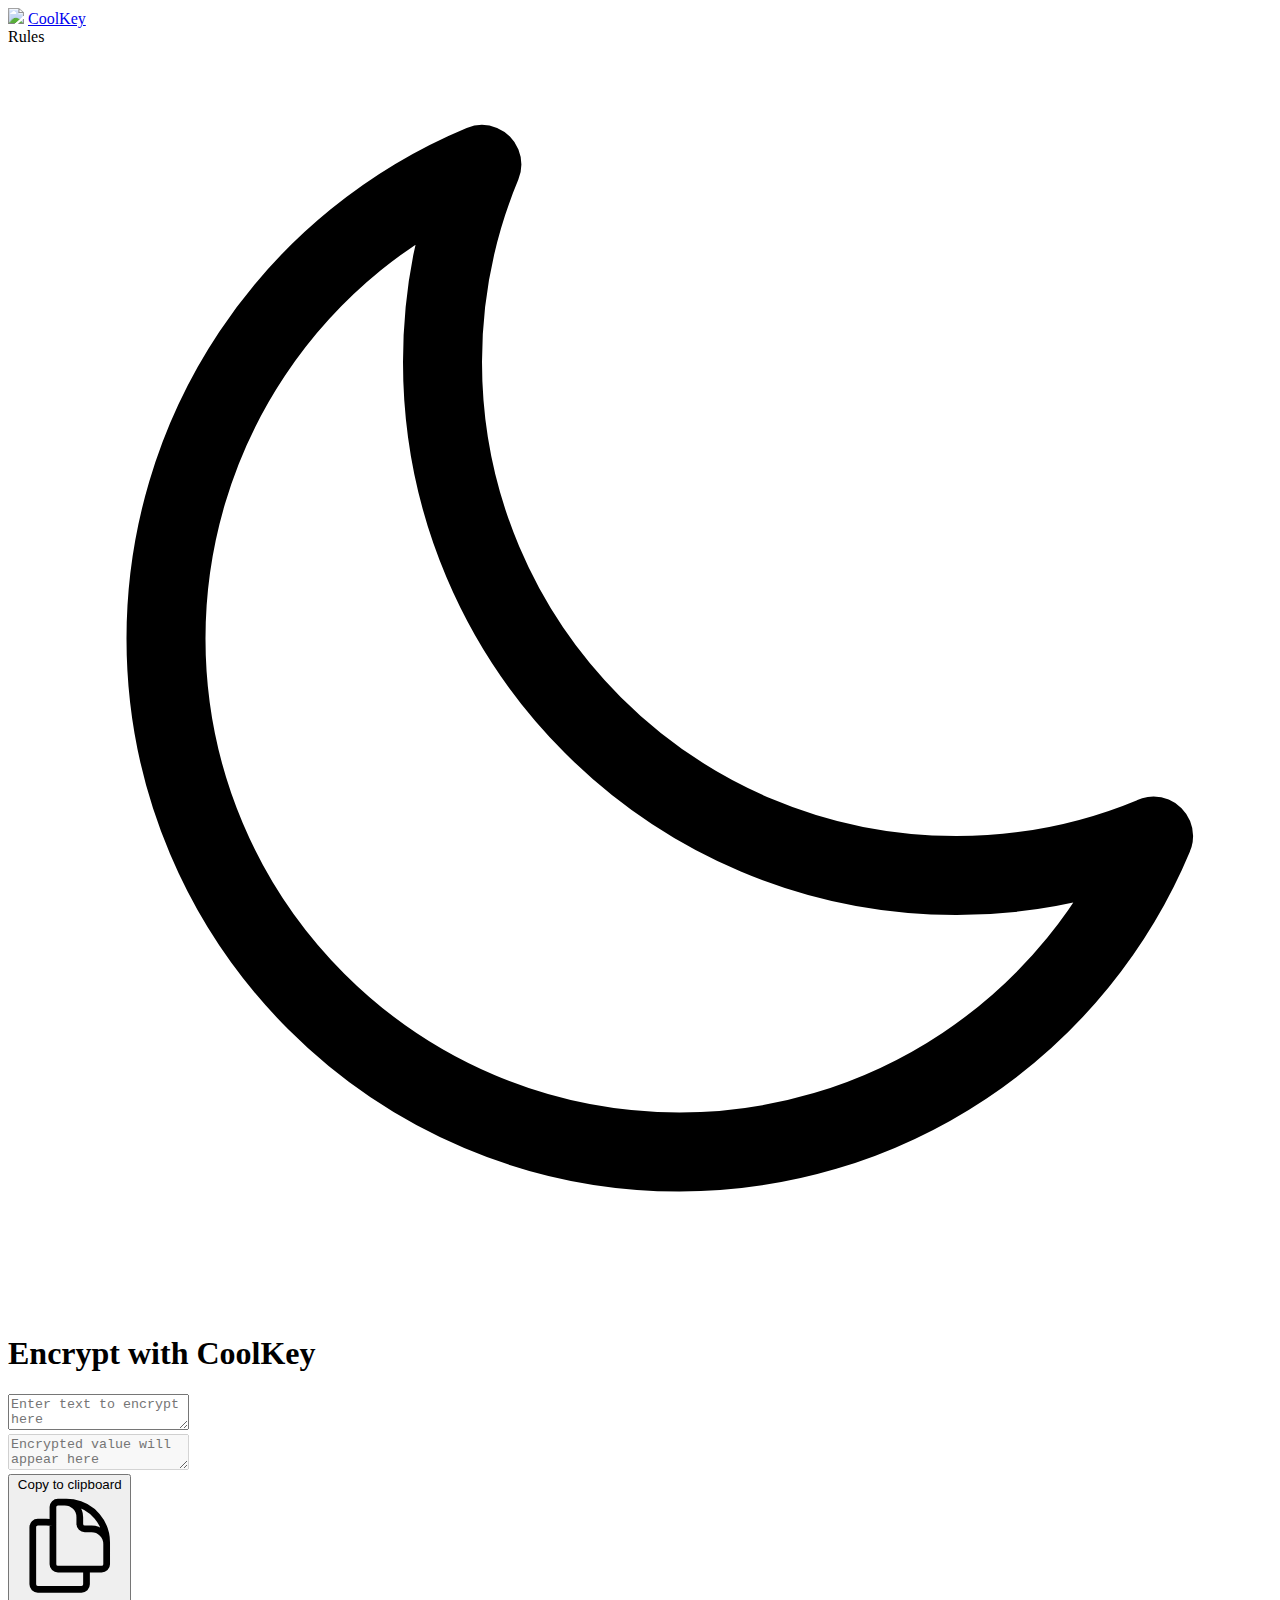
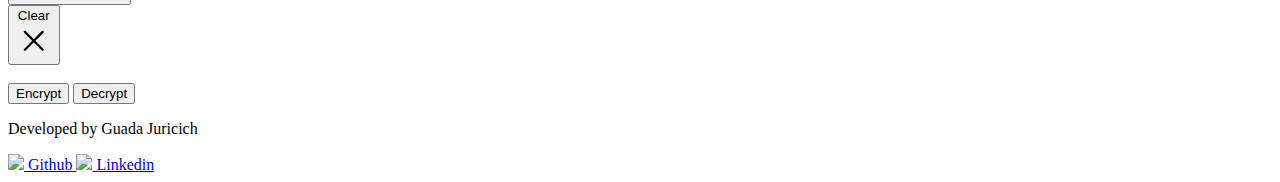
==== coolkey.html @ 5c64ff79 "Página de encriptador" ====
<!DOCTYPE html>
<html lang="en">

<head>
    <meta charset="UTF-8">
    <meta name="viewport" content="width=device-width, initial-scale=1.0">
    <title> CoolKey </title>
    <link rel="icon" type="image/jpg" href="./assets/logo.jpg">
    <link rel="stylesheet" href="./styles/normalize.css" />
    <link rel="stylesheet" href="./styles/base.css" />
    <link rel="stylesheet" href="./styles/coolkey.css" />
    <link rel="stylesheet" href="./styles/darkmode.css" />
    <link rel="stylesheet" href="./styles/modal.css" />
    <link rel="stylesheet" href="./styles/responsive.css" />
</head>

<body>
    <header class="header">
        <nav class="header__menu">
            <div class="header__menu__left">
                <img src="assets/logo.jpg" class="header__menu__img">
                <a class="header__menu__link" href="index.html">
                    CoolKey
                </a>
            </div>
            <div class="header__menu__right">
                <a class="header__menu__link" onclick="rulesDialog();">Rules</a>
                <svg xmlns="http://www.w3.org/2000/svg" fill="none" viewBox="0 0 24 24" stroke-width="1.5"
                    stroke="currentColor" class="header__menu__icon" id="light-mode" onclick="encryptorMode()"  style="display: none;">
                    <path stroke-linecap="round" stroke-linejoin="round"
                        d="M12 3v2.25m6.364.386-1.591 1.591M21 12h-2.25m-.386 6.364-1.591-1.591M12 18.75V21m-4.773-4.227-1.591 1.591M5.25 12H3m4.227-4.773L5.636 5.636M15.75 12a3.75 3.75 0 1 1-7.5 0 3.75 3.75 0 0 1 7.5 0Z" />
                </svg>
                <svg xmlns="http://www.w3.org/2000/svg" fill="none" viewBox="0 0 24 24" stroke-width="1.5"
                    stroke="currentColor" class="header__menu__icon" id="dark-mode" onclick="encryptorMode()">
                    <path stroke-linecap="round" stroke-linejoin="round"
                        d="M21.752 15.002A9.72 9.72 0 0 1 18 15.75c-5.385 0-9.75-4.365-9.75-9.75 0-1.33.266-2.597.748-3.752A9.753 9.753 0 0 0 3 11.25C3 16.635 7.365 21 12.75 21a9.753 9.753 0 0 0 9.002-5.998Z" />
                </svg>

            </div>
        </nav>
    </header>

    <dialog id="dialog" class="dialog">
        <h2 id="dialog-title"></h2>
        <ul id="dialog-text-list">
        </ul>
        <button onclick="document.getElementById('dialog').close();" aria-label="close" class="x">❌</button>
    </dialog>

    <main class="encryptor">
        <section class="encryptor__content">
            <h1>Encrypt with CoolKey</h1>
            <div class="encryptor__content__textareas">
                <div class="encryptor__content__textareas__container">
                    <textarea id="text1" class="textarea" maxlength="1000"
                        placeholder="Enter text to encrypt here"></textarea>
                </div>
                <div class="encryptor__content__textareas__container">
                    <textarea id="text2" class="textarea" placeholder="Encrypted value will appear here"
                        disabled></textarea>
                    <div class="textarea__buttons">
                        <div class="tooltip">
                            <button class="textarea__buttons__container" onclick="copyText()" onmouseout="outCopyText()">
                                <span class="tooltiptext" id="tooltip">Copy to clipboard</span>
                                <svg xmlns="http://www.w3.org/2000/svg" fill="none" viewBox="0 0 24 24"
                                    stroke-width="1.5" stroke="currentColor" class="textarea__buttons__container__icon">
                                    <path stroke-linecap="round" stroke-linejoin="round"
                                        d="M15.75 17.25v3.375c0 .621-.504 1.125-1.125 1.125h-9.75a1.125 1.125 0 0 1-1.125-1.125V7.875c0-.621.504-1.125 1.125-1.125H6.75a9.06 9.06 0 0 1 1.5.124m7.5 10.376h3.375c.621 0 1.125-.504 1.125-1.125V11.25c0-4.46-3.243-8.161-7.5-8.876a9.06 9.06 0 0 0-1.5-.124H9.375c-.621 0-1.125.504-1.125 1.125v3.5m7.5 10.375H9.375a1.125 1.125 0 0 1-1.125-1.125v-9.25m12 6.625v-1.875a3.375 3.375 0 0 0-3.375-3.375h-1.5a1.125 1.125 0 0 1-1.125-1.125v-1.5a3.375 3.375 0 0 0-3.375-3.375H9.75" />
                                </svg>
                            </button>
                        </div>
                        <div class="tooltip">
                            <button class="textarea__buttons__container" onclick="clearTextTarea()">
                                <span class="tooltiptext">Clear</span>
                                <svg xmlns="http://www.w3.org/2000/svg" fill="none" viewBox="0 0 24 24"
                                    stroke-width="1.5" stroke="currentColor" class="textarea__buttons__container__icon">
                                    <path stroke-linecap="round" stroke-linejoin="round" d="M6 18 18 6M6 6l12 12" />
                                </svg>

                            </button>
                        </div>
                    </div>
                </div>

            </div>
            <br>
            <div class="encryptor__content__buttons">
                <button id="button1" class="button" onclick="encrypt();">Encrypt</button>
                <button id="button2" class="button" onclick="decrypt();">Decrypt</button>
            </div>
        </section>
    </main>

    <footer class="footer">
        <p>Developed by Guada Juricich</p>
        <div class="footer__links">
            <a class="footer__link" href="https://github.com/Gjuricich">
                <img src="./assets/github.png" class="footer__link__icon">
                Github
            </a>
            <a class="footer__link" href="https://www.linkedin.com/in/guadajuricich/">
                <img src="./assets/linkedin.png" class="footer__link__icon">
                Linkedin
            </a>
        </div>
    </footer>
    <script src="app.js"></script>

</body>

</html>
---- styles/base.css ----
@import url('https://fonts.googleapis.com/css2?family=Mulish:ital,wght@0,200..1000;1,200..1000&display=swap');

:root {
    --primary-color: #39393a;
    --secondary-color: #ff8552;
    --tertiary-color: #04dcd1;
    --quaternary-color: #e6e6e6;
    --quinary-color: #fafbf8;
    --senary-color: #000000;
    --gradient-colors: linear-gradient(43deg, #eeb32a 10%, #ff8552 48%, #00d4ff 100%);

    --primary-dark-color: #585858;
    --secondary-dark-color: #bbbbbb;

    --font-Mulish: 'Mulish', 'sans-serif';
}
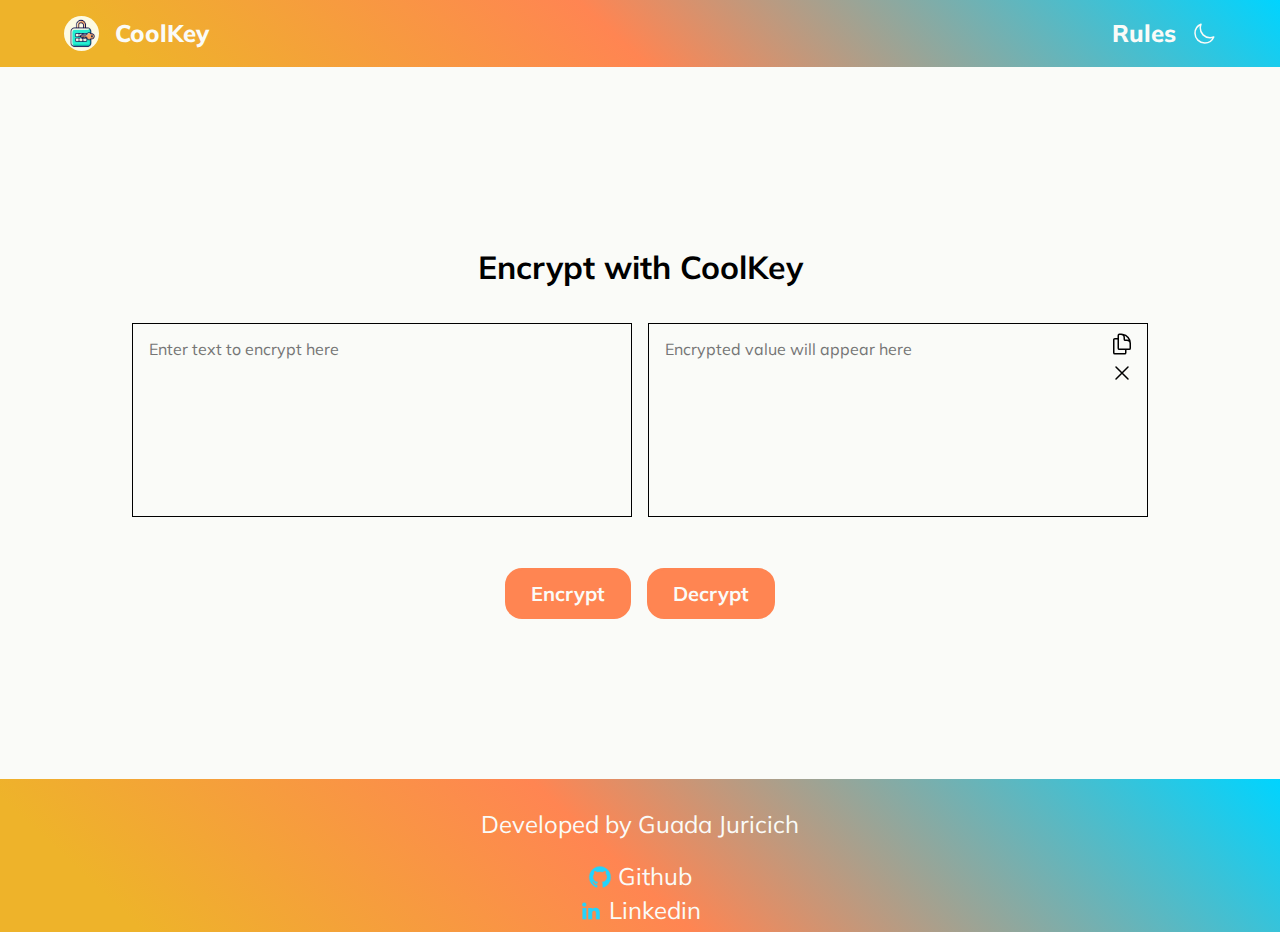
==== commit cc553e80: "Se agregan comentarios" ====
--- a/coolkey.html
+++ b/coolkey.html
@@ -70,7 +70,7 @@
                             </button>
                         </div>
                         <div class="tooltip">
-                            <button class="textarea__buttons__container" onclick="clearTextTarea()">
+                            <button class="textarea__buttons__container" onclick="clearTextArea()">
                                 <span class="tooltiptext">Clear</span>
                                 <svg xmlns="http://www.w3.org/2000/svg" fill="none" viewBox="0 0 24 24"
                                     stroke-width="1.5" stroke="currentColor" class="textarea__buttons__container__icon">
--- a/styles/coolkey.css
+++ b/styles/coolkey.css
@@ -0,0 +1,182 @@
+body {
+    box-sizing: border-box;
+    display: flex;
+    flex-direction: column;
+    font-family: var(--font-Mulish);
+    min-height: 100vh;   
+}
+
+.header {
+    padding: 1rem 5%;
+    background: var(--gradient-colors);
+}
+
+.header__menu {
+    display: flex;
+    justify-content: space-between;
+    align-items: center;
+    gap: 1rem;
+}
+
+.header__menu__left,
+.header__menu__right {
+    display: flex;
+    align-items: center;
+    gap: 1rem;
+}
+
+.header__menu__img {
+    width: 2.2rem;
+    height: 2.2rem;
+    border-radius: 50%;
+}
+
+.header__menu__link {
+    font-size: 1.5rem;
+    font-weight: 800;
+    color: var(--quinary-color);
+    cursor: pointer;
+    text-decoration: none;
+}
+
+.header__menu__link:hover {
+    transform: translateY(-2px);
+}
+
+.header__menu__icon {
+    width: 1.5rem;
+    height: 1.5rem;
+    cursor: pointer;
+    color: var(--quinary-color);
+}
+
+.header__menu__icon:hover {
+    transform: translateY(-2px);
+}
+
+.encryptor {
+    display: flex;
+    flex-direction: column;
+    justify-content: center;
+    align-items: center;
+    padding: 2rem 5%;
+    background-color: var(--quinary-color);
+    min-height: 72vh;
+}
+
+.encryptor__content {
+    display: flex;
+    flex-direction: column;
+    align-items: center;
+    gap: 1rem;
+    width: 100%;
+}
+
+.encryptor__content__textareas {
+    display: flex;
+    justify-content: center;
+    gap: 1rem;
+    width: 100%;
+    flex-wrap: wrap;
+}
+
+.encryptor__content__textareas__container {
+    display: flex;
+    justify-content: center;
+    position: relative;
+    width: 100%;
+    max-width: 31.25rem;
+}
+
+.textarea {
+    width: 100%;
+    height: 10rem;
+    padding: 1rem;
+    border-color: var(--senary-color);
+    border-width: 1px;
+    background-color: var(--quinary-color);
+    color: var(--primary-color);
+    resize: none;
+}
+
+.textarea__buttons {
+    display: flex;
+    flex-direction: column;
+    justify-content: space-between;
+    gap: 1.8rem;
+    align-self: start;
+    margin-left: auto;
+}
+
+.textarea__buttons__container {
+    position: absolute;
+    top: 0.5rem;
+    right: 0.5rem;
+    background: transparent;
+    border: none;
+    cursor: pointer;
+}
+
+.textarea__buttons__container__icon {
+    width: 1.5rem;
+    height: 1.5rem;
+    cursor: pointer;
+    color: var(--senary-color);
+}
+
+.encryptor__content__buttons {
+    display: flex;
+    justify-content: center;
+    flex-direction: row;
+    gap: 1rem;
+}
+
+.button {
+    padding: 0.75rem 1.5rem;
+    font-size: 1.25rem;
+    font-weight: bold;
+    border-radius: 17px;
+    background-color: var(--secondary-color);
+    color: var(--quinary-color);
+    cursor: pointer;
+    border: 2px solid var(--secondary-color);
+}
+
+.button:hover {
+    background-color: var(--quinary-color);
+    color: var(--secondary-color);
+    border: 2px solid var(--secondary-color);
+}
+
+.footer {
+    color: var(--quinary-color);
+    background: var(--gradient-colors);
+    padding: 0.5rem 0.5rem;
+    margin-top: auto;
+    text-align: center;
+    font-size: 1.5rem;
+    font-weight: 400;
+}
+
+.footer__links {
+    display: flex;
+    flex-direction: column;
+    align-items: center;
+    justify-content: space-between;
+    gap: 0.4rem;
+}
+
+.footer__link {
+    display: flex;
+    align-items: center;
+    justify-content: space-between;
+    gap: 0.4rem;
+    text-decoration: none;
+    color: var(--quinary-color);
+    vertical-align: middle;
+}
+
+.footer__link__icon {
+    width: 1.5rem;
+    height: 1.5rem;
+}--- a/styles/darkmode.css
+++ b/styles/darkmode.css
@@ -0,0 +1,66 @@
+.dark-mode .encryptor {
+    background-color: var(--primary-color);
+    color: var(--quinary-color);
+}
+
+.dark-mode .textarea {
+    background-color: var(--primary-dark-color);
+    color: var(--quinary-color);
+    border-color: var(--quinary-color);
+}
+
+.dark-mode .textarea:hover {
+    border-color: var(--secondary-color);
+}
+
+.dark-mode .textarea__buttons__container__icon {
+    color: var(--quinary-color);
+}
+
+.dark-mode .textarea__buttons__container__icon:hover {
+    color: var(--secondary-color);
+}
+
+.dark-mode textarea::placeholder {
+    color: var(--secondary-dark-color);
+}
+
+.dark-mode .button {
+    background-color: transparent;
+    color: var(--quinary-color);
+    border: 1px solid var(--quinary-color);
+}
+
+.dark-mode .button:hover {
+    background-color: transparent;
+    color: var(--secondary-color);
+    border: 1px solid var(--secondary-color);
+}
+
+.dark-mode .tooltip .tooltiptext {
+    visibility: hidden;
+    width: 140px;
+    background-color: var(--quinary-color);
+    color: var(--primary-dark-color);
+    text-align: center;
+    border-radius: 6px;
+    padding: 5px;
+    position: absolute;
+    z-index: 1;
+    bottom: 120%;
+    left: 50%;
+    margin-left: -75px;
+    opacity: 0;
+    transition: opacity 0.3s;
+}
+
+.dark-mode .tooltip .tooltiptext::after {
+    content: "";
+    position: absolute;
+    top: 100%;
+    left: 50%;
+    margin-left: -3px;
+    border-width: 3px;
+    border-style: solid;
+    border-color: var(--quinary-color) transparent transparent transparent;
+}--- a/styles/modal.css
+++ b/styles/modal.css
@@ -0,0 +1,94 @@
+.dialog {
+    padding: 0.5rem 2rem;
+    background: var(--quinary-color);
+    max-width: 25rem;
+    padding-top: 2rem;
+    border-radius: 1.25rem;
+    border: 0;
+    box-shadow: 0 0.31rem 1.9rem 0 rgb(0 0 0 / 50%);
+    animation: fadeIn 0.5s ease both;
+
+    &::backdrop {
+        animation: fadeIn 0.5s ease both;
+        background: rgb(255 255 255 / 40%);
+        z-index: 2;
+        backdrop-filter: blur(1.25rem);
+    }
+
+    .x {
+        filter: grayscale(1);
+        border: none;
+        background: none;
+        position: absolute;
+        top: 0.94rem;
+        right: 0.6rem;
+        transition: ease filter, transform 0.3s;
+        cursor: pointer;
+        transform-origin: center;
+
+        &:hover {
+            filter: grayscale(0);
+            transform: scale(1.1);
+        }
+    }
+
+    h2 {
+        font-weight: 600;
+        font-size: 2rem;
+        padding-bottom: 1rem;
+    }
+
+    p {
+        font-size: 1rem;
+        line-height: 1.3rem;
+        padding: 0.5rem 0;
+    }
+}
+
+@keyframes fadeIn {
+    from {
+        opacity: 0;
+    }
+
+    to {
+        opacity: 1;
+    }
+}
+
+.tooltip {
+    position: relative;
+    display: inline-block;
+}
+
+.tooltip .tooltiptext {
+    visibility: hidden;
+    width: 8.8rem;
+    background-color: var(--primary-dark-color);
+    color: var(--quinary-color);
+    text-align: center;
+    border-radius: 6px;
+    padding: 0.3125rem;
+    position: absolute;
+    z-index: 1;
+    bottom: 110%;
+    left: 50%;
+    margin-left: -75px;
+    opacity: 0;
+    transition: opacity 0.3s;
+}
+
+.tooltip .tooltiptext::after {
+    content: "";
+    position: absolute;
+    top: 100%;
+    left: 50%;
+    margin-left: -3px;
+    border-width: 3px;
+    border-style: solid;
+    border-color: var(--primary-dark-color) transparent transparent transparent;
+}
+
+.tooltip:hover .tooltiptext {
+    visibility: visible;
+    opacity: 1;
+}
--- a/styles/responsive.css
+++ b/styles/responsive.css
@@ -0,0 +1,140 @@
+@media (max-width: 768px) {
+
+    .header {
+        padding: 1rem 2%;
+    }
+
+    .header__menu {
+        gap: 0.1rem;
+    }
+
+    .header__menu__link {
+        font-size: 1.25rem;
+    }
+
+    .encryptor__content__textareas {
+        flex-direction: column;
+        align-items: center;
+        gap: 0.7rem;
+        width: 70%;
+    }
+
+    textarea::placeholder {
+        font-size: 74%;
+    }
+
+    .encryptor__content__textareas__container {
+        width: 100%;
+    }
+
+    h1 {
+        font-size: 140%;
+    }
+    
+    .encryptor__content__buttons {
+        justify-content: center;
+        flex-direction: row;
+        gap: 0.5rem;
+    }
+
+    .textarea__buttons {
+        gap: 1.5rem;
+    }
+
+    .textarea__buttons__container__icon {
+        width: 1.2rem;
+        height: 1.2rem;
+    }
+
+    .button {
+        padding: 0.5rem 1.2rem;
+        font-size: 1rem;
+        width: auto;
+    }
+
+    .dialog {
+        width: 50%;
+    }
+
+    .footer {
+        font-size: 1rem;
+    }
+
+    .footer__link__icon {
+        width: 1rem;
+        height: 1rem;
+    }
+
+}
+
+@media (max-width: 375px) {
+
+    .header {
+        padding: 0.5rem 1%;
+    }
+
+    .header__menu {
+        gap: 0.25rem;
+    }
+
+    .header__menu__link {
+        font-size: 1rem;
+    }
+
+
+    .header, .encryptor, .footer {
+        margin: 0;
+        padding: 0;
+    }
+
+    .encryptor {
+        padding: 1rem 2%;
+        width: 100%;
+    }
+
+    .textarea__buttons__container__icon {
+        width: 1rem;
+        height: 1rem;
+    }
+
+    h1 {
+        font-size: 100%;
+    }
+
+    .encryptor__content {
+        flex-direction: column;
+        align-items: center;
+    }
+
+    .encryptor__content__buttons {
+        display: flex;
+        justify-content: center;
+        flex-direction: row;
+        gap: 1rem;
+    }
+
+    .textarea {
+        height: 8rem;
+    }
+
+    .button {
+        padding: auto;
+        font-size: 1rem;
+        width: 100%;
+    }
+
+    .footer {
+        margin-top: auto;
+        padding: 1rem;
+        font-size: 1rem;
+    }
+
+    .footer__links {
+        margin-top: 0.5rem;
+    }
+
+    .footer__link {
+        gap: 0.25rem;
+        margin-top: 0.25rem;
+    }
+}